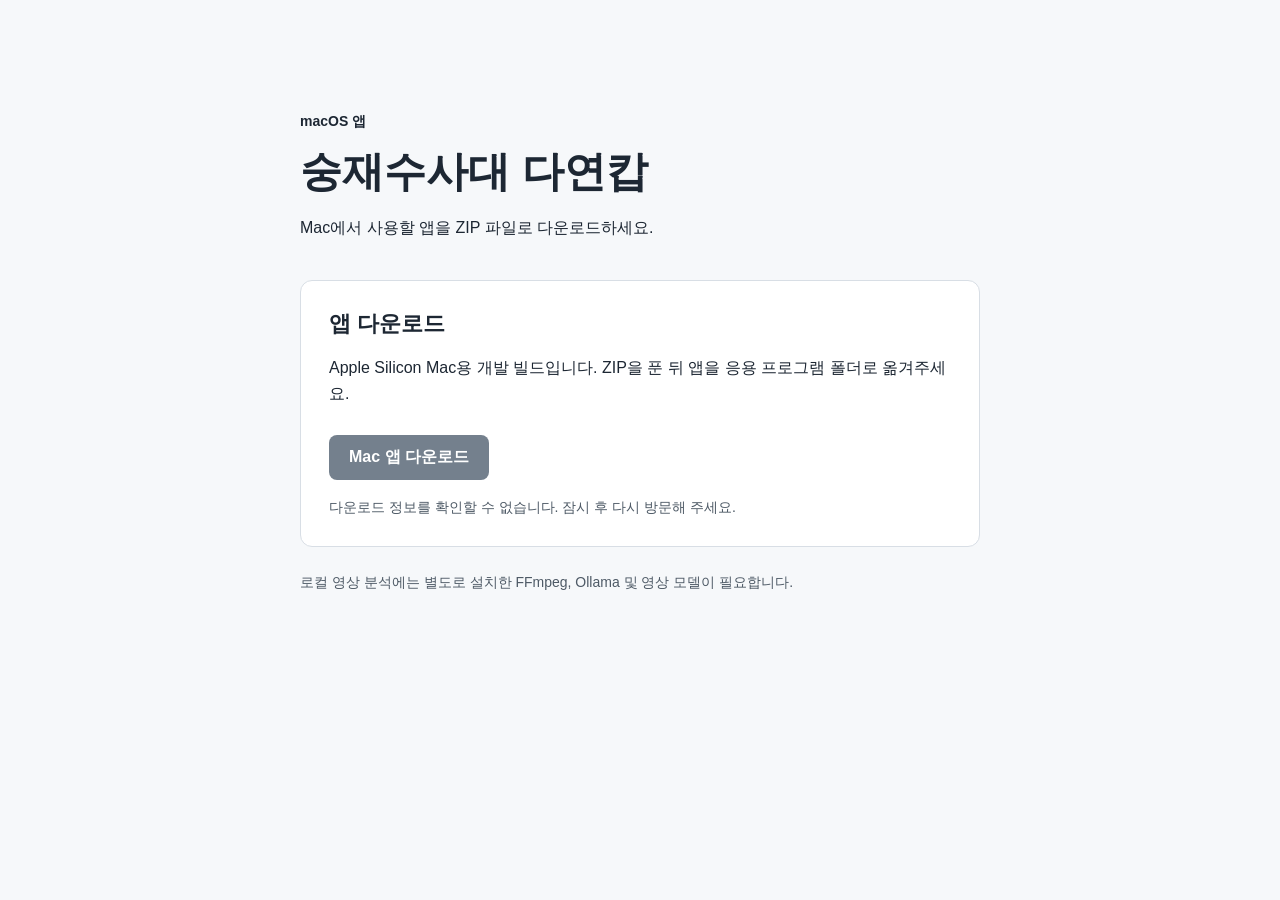
==== site/index.html @ a4f65948 "Add GitHub Pages app download site and release packaging" ====
<!doctype html>
<html lang="ko">
  <head>
    <meta charset="utf-8">
    <meta name="viewport" content="width=device-width, initial-scale=1">
    <meta name="description" content="숭재수사대 다연캅 macOS 앱 다운로드">
    <title>숭재수사대 다연캅 다운로드</title>
    <link rel="stylesheet" href="./styles.css">
    <script defer src="./config.js"></script>
    <script defer src="./app.js"></script>
  </head>
  <body>
    <main class="page">
      <header class="page-header">
        <p class="eyebrow">macOS 앱</p>
        <h1>숭재수사대 다연캅</h1>
        <p>Mac에서 사용할 앱을 ZIP 파일로 다운로드하세요.</p>
      </header>

      <section class="download" aria-labelledby="download-title">
        <h2 id="download-title">앱 다운로드</h2>
        <p>Apple Silicon Mac용 개발 빌드입니다. ZIP을 푼 뒤 앱을 응용 프로그램 폴더로 옮겨주세요.</p>
        <a id="download-link" class="download-link" aria-disabled="true" tabindex="-1">Mac 앱 다운로드</a>
        <p id="download-status" class="download-status" role="status" aria-live="polite">다운로드 파일을 확인하고 있습니다.</p>
      </section>

      <p class="requirement">로컬 영상 분석에는 별도로 설치한 FFmpeg, Ollama 및 영상 모델이 필요합니다.</p>
    </main>
  </body>
</html>
---- site/styles.css ----
:root {
  color-scheme: light;
  font-family: -apple-system, BlinkMacSystemFont, "Apple SD Gothic Neo", "Malgun Gothic", sans-serif;
  color: #1d2733;
  background: #f6f8fa;
}

* { box-sizing: border-box; }

body { margin: 0; }

.page {
  width: min(100% - 40px, 680px);
  margin: 0 auto;
  padding: clamp(48px, 9vw, 96px) 0;
}

.page-header { margin-bottom: 40px; }
.eyebrow { font-size: 14px; font-weight: 700; }
h1 { margin: 8px 0 12px; font-size: clamp(30px, 5vw, 42px); line-height: 1.25; }
h2 { margin: 0 0 12px; font-size: 22px; }
p { line-height: 1.6; }

.download {
  padding: 28px;
  background: #fff;
  border: 1px solid #d8dee5;
  border-radius: 12px;
}

.download-link {
  display: inline-block;
  margin-top: 12px;
  padding: 12px 20px;
  border-radius: 8px;
  background: #1b4f82;
  color: #fff;
  font-weight: 700;
  text-decoration: none;
}

.download-link:hover,
.download-link:focus-visible { background: #123b62; }
.download-link:focus-visible { outline: 3px solid #6fa7de; outline-offset: 3px; }
.download-link[aria-disabled="true"] { background: #74808d; cursor: not-allowed; }
.download-status { margin: 16px 0 0; color: #4e5a66; font-size: 14px; }
.requirement { margin-top: 24px; color: #4e5a66; font-size: 14px; }
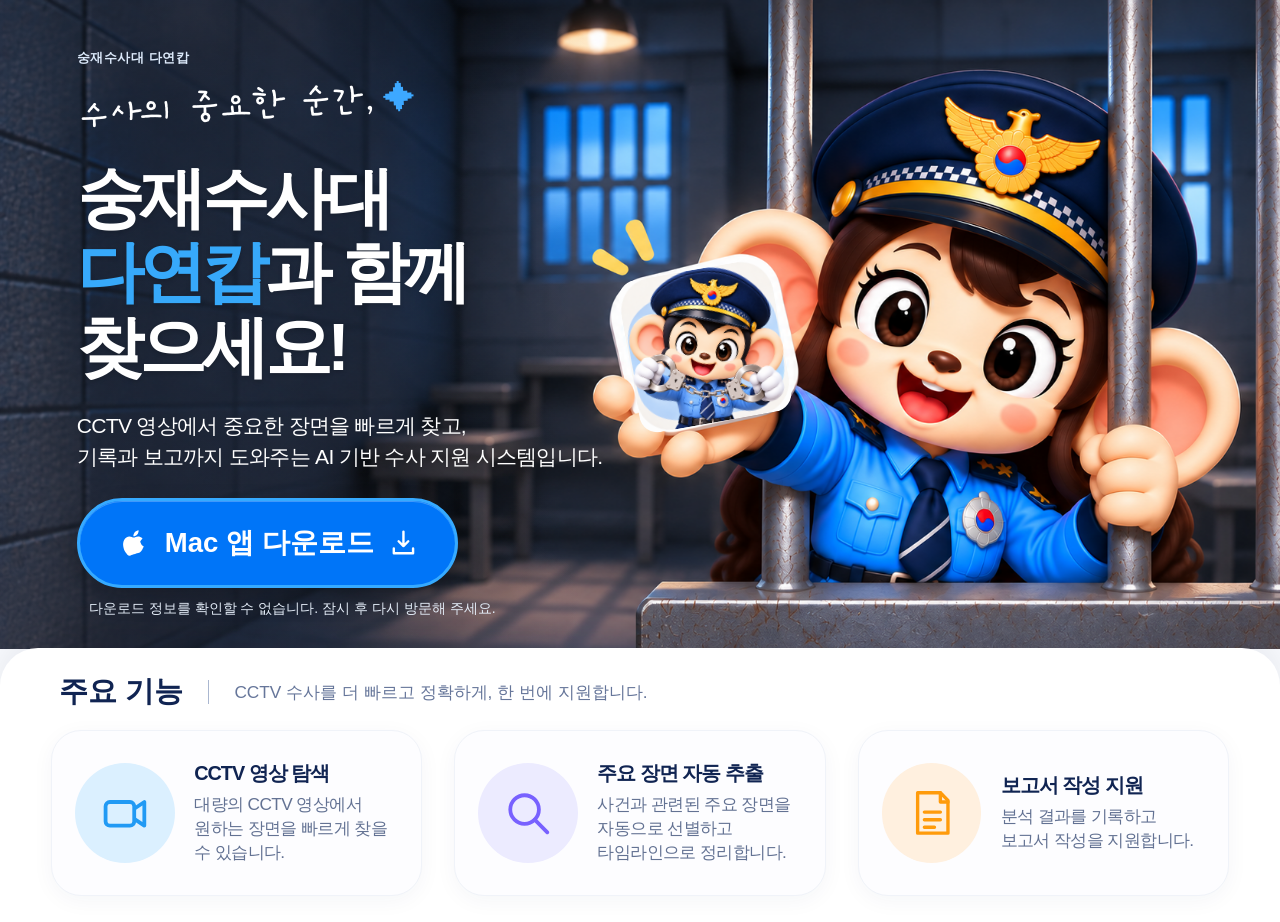
==== commit c86933b7: "Apply download page design" ====
--- a/site/index.html
+++ b/site/index.html
@@ -3,28 +3,62 @@
   <head>
     <meta charset="utf-8">
     <meta name="viewport" content="width=device-width, initial-scale=1">
-    <meta name="description" content="숭재수사대 다연캅 macOS 앱 다운로드">
-    <title>숭재수사대 다연캅 다운로드</title>
+    <meta name="description" content="숭재수사대 다연캅 — CCTV 영상에서 중요한 장면을 찾고 기록과 보고를 돕는 Mac 앱">
+    <title>숭재수사대 다연캅</title>
     <link rel="stylesheet" href="./styles.css">
     <script defer src="./config.js"></script>
     <script defer src="./app.js"></script>
   </head>
   <body>
-    <main class="page">
-      <header class="page-header">
-        <p class="eyebrow">macOS 앱</p>
-        <h1>숭재수사대 다연캅</h1>
-        <p>Mac에서 사용할 앱을 ZIP 파일로 다운로드하세요.</p>
-      </header>
-
-      <section class="download" aria-labelledby="download-title">
-        <h2 id="download-title">앱 다운로드</h2>
-        <p>Apple Silicon Mac용 개발 빌드입니다. ZIP을 푼 뒤 앱을 응용 프로그램 폴더로 옮겨주세요.</p>
-        <a id="download-link" class="download-link" aria-disabled="true" tabindex="-1">Mac 앱 다운로드</a>
-        <p id="download-status" class="download-status" role="status" aria-live="polite">다운로드 파일을 확인하고 있습니다.</p>
+    <main>
+      <section class="hero" aria-labelledby="hero-title">
+        <div class="hero-visual" aria-hidden="true">
+          <img class="hero-background" src="./assets/hero-background.png" alt="">
+          <img class="held-app-icon" src="./assets/app-icon.png" alt="">
+        </div>
+        <div class="hero-content">
+          <p class="app-name">숭재수사대 다연캅</p>
+          <p class="eyebrow">수사의 중요한 순간,<span class="eyebrow-marks" aria-hidden="true">✦</span></p>
+          <h1 id="hero-title">
+            <span>숭재수사대</span>
+            <span><em>다연캅</em>과 함께</span>
+            <span>찾으세요!</span>
+          </h1>
+          <p class="hero-description"><span>CCTV 영상에서 중요한 장면을 빠르게 찾고,</span><span>기록과 보고까지 도와주는 AI 기반 수사 지원 시스템입니다.</span></p>
+          <a id="download-link" class="download-link" aria-disabled="true" tabindex="-1">
+            <svg class="apple-icon" viewBox="0 0 24 24" aria-hidden="true"><path fill="currentColor" d="M16.7 12.6c0-2.2 1.8-3.3 1.9-3.3-1-1.5-2.5-1.7-3.1-1.7-1.3-.1-2.6.8-3.3.8-.8 0-1.9-.8-3.1-.8-1.6 0-3.1 1-3.9 2.5-1.6 2.8-.4 6.9 1.1 9.2.8 1.1 1.7 2.4 2.9 2.3 1.1 0 1.5-.7 3-1 1.5-.3 2-.9 3.1-1 1.3 0 2.2-1.2 3-2.4.8-1.2 1.2-2.3 1.2-2.4 0 0-2.3-.9-2.3-3.4ZM14.7 6.2c.7-.9 1.1-2 1-3.2-1 .1-2.1.7-2.8 1.5-.6.8-1.1 1.9-1 3 1.1.1 2.1-.5 2.8-1.3Z"/></svg>
+            <span>Mac 앱 다운로드</span>
+            <svg class="download-icon" viewBox="0 0 24 24" fill="none" stroke="currentColor" stroke-width="2" stroke-linecap="round" stroke-linejoin="round" aria-hidden="true"><path d="M12 3v12m-4-4 4 4 4-4M4 17v4h16v-4"/></svg>
+          </a>
+          <p id="download-status" class="download-status" role="status" aria-live="polite">다운로드 파일을 확인하고 있습니다.</p>
+        </div>
       </section>
-
-      <p class="requirement">로컬 영상 분석에는 별도로 설치한 FFmpeg, Ollama 및 영상 모델이 필요합니다.</p>
+      <section class="features" aria-labelledby="features-title">
+        <div class="features-heading">
+          <h2 id="features-title">주요 기능</h2>
+          <p>CCTV 수사를 더 빠르고 정확하게, 한 번에 지원합니다.</p>
+        </div>
+        <div class="feature-grid">
+          <article class="feature-card">
+            <div class="feature-icon feature-icon-video" aria-hidden="true">
+              <svg viewBox="0 0 64 64" fill="none" stroke="currentColor" stroke-width="4.5" stroke-linejoin="round"><rect x="9" y="19" width="34" height="28" rx="5"/><path d="m43 27 12-8v28l-12-8"/></svg>
+            </div>
+            <div><h3>CCTV 영상 탐색</h3><p>대량의 CCTV 영상에서 원하는 장면을 빠르게 찾을 수 있습니다.</p></div>
+          </article>
+          <article class="feature-card">
+            <div class="feature-icon feature-icon-search" aria-hidden="true">
+              <svg viewBox="0 0 64 64" fill="none" stroke="currentColor" stroke-width="4.5" stroke-linecap="round"><circle cx="28" cy="28" r="17"/><path d="m40 40 15 15"/></svg>
+            </div>
+            <div><h3>주요 장면 자동 추출</h3><p>사건과 관련된 주요 장면을 자동으로 선별하고 타임라인으로 정리합니다.</p></div>
+          </article>
+          <article class="feature-card">
+            <div class="feature-icon feature-icon-report" aria-hidden="true">
+              <svg viewBox="0 0 64 64" fill="none" stroke="currentColor" stroke-width="4" stroke-linecap="round" stroke-linejoin="round"><path d="M15 8h27l9 9v39H15z"/><path d="M42 8v11h9M23 31h19M23 40h19M23 49h12"/></svg>
+            </div>
+            <div><h3>보고서 작성 지원</h3><p>분석 결과를 기록하고 보고서 작성을 지원합니다.</p></div>
+          </article>
+        </div>
+      </section>
     </main>
   </body>
 </html>
--- a/site/styles.css
+++ b/site/styles.css
@@ -1,47 +1,215 @@
+@font-face {
+  font-family: "Gaegu Eyebrow";
+  src: url("./assets/Gaegu-Eyebrow.woff2") format("woff2");
+  font-style: normal;
+  font-weight: 400;
+  font-display: swap;
+}
+
 :root {
   color-scheme: light;
   font-family: -apple-system, BlinkMacSystemFont, "Apple SD Gothic Neo", "Malgun Gothic", sans-serif;
-  color: #1d2733;
-  background: #f6f8fa;
+  color: #102452;
+  background: #f9fbff;
 }
 
 * { box-sizing: border-box; }
-
 body { margin: 0; }
 
-.page {
-  width: min(100% - 40px, 680px);
-  margin: 0 auto;
-  padding: clamp(48px, 9vw, 96px) 0;
-}
-
-.page-header { margin-bottom: 40px; }
-.eyebrow { font-size: 14px; font-weight: 700; }
-h1 { margin: 8px 0 12px; font-size: clamp(30px, 5vw, 42px); line-height: 1.25; }
-h2 { margin: 0 0 12px; font-size: 22px; }
-p { line-height: 1.6; }
-
-.download {
-  padding: 28px;
+.hero {
+  position: relative;
+  isolation: isolate;
+  min-height: clamp(560px, 49.6vw, 800px);
+  overflow: hidden;
+  color: #fff;
+  background: #172231;
+}
+
+.hero-visual {
+  position: absolute;
+  z-index: -2;
+  inset: 0 auto auto 0;
+  width: 100%;
+  aspect-ratio: 1672 / 941;
+}
+
+.hero-background { display: block; width: 100%; height: 100%; }
+
+.held-app-icon {
+  position: absolute;
+  left: 49.1%;
+  top: 37.4%;
+  width: 12%;
+  aspect-ratio: 1;
+  object-fit: cover;
+  border-radius: 12%;
+  transform: rotate(-10deg);
+  pointer-events: none;
+}
+
+.hero::after {
+  content: "";
+  position: absolute;
+  z-index: -1;
+  inset: 0;
+  background: linear-gradient(90deg, rgba(12, 19, 31, .25), transparent 46%);
+  pointer-events: none;
+}
+
+.hero-content {
+  width: min(38.5vw, 590px);
+  margin-left: clamp(36px, 6vw, 100px);
+  padding-top: clamp(30px, 3.8vw, 58px);
+  padding-bottom: 30px;
+}
+
+.app-name {
+  margin: 0 0 clamp(20px, 2vw, 32px);
+  font-size: clamp(13px, 1.05vw, 16px);
+  font-weight: 700;
+  letter-spacing: .04em;
+  color: #dce9fa;
+}
+
+.eyebrow {
+  display: inline-block;
+  margin: 0 0 20px;
+  font-family: "Gaegu Eyebrow", "Apple SD Gothic Neo", sans-serif;
+  font-size: clamp(33px, 3.15vw, 48px);
+  line-height: 1.2;
+  font-weight: 400;
+  letter-spacing: -.03em;
+  transform: rotate(-3deg);
+  transform-origin: left center;
+  white-space: nowrap;
+}
+
+.eyebrow-marks { margin-left: 8px; color: #3da8ff; font-family: inherit; font-size: .8em; }
+
+h1 {
+  margin: 0;
+  font-size: clamp(48px, 5.2vw, 80px);
+  font-weight: 900;
+  line-height: 1.12;
+  letter-spacing: -.065em;
+  text-shadow: 0 2px 4px rgba(0, 0, 0, .16);
+  white-space: nowrap;
+}
+h1 span { display: block; }
+h1 em { color: #37a9fa; font-style: normal; }
+
+.hero-description {
+  max-width: 540px;
+  margin: clamp(20px, 2vw, 30px) 0 0;
+  font-size: clamp(18px, 1.65vw, 25px);
+  line-height: 1.48;
+  font-weight: 400;
+  letter-spacing: -.035em;
+  word-break: keep-all;
+}
+.hero-description span { display: block; white-space: nowrap; }
+
+.download-link {
+  display: inline-flex;
+  align-items: center;
+  justify-content: center;
+  gap: 15px;
+  min-height: 90px;
+  margin-top: clamp(23px, 2vw, 31px);
+  padding: 16px 37px;
+  border: 3px solid #36aaff;
+  border-radius: 999px;
+  background: #0075f8;
+  box-shadow: 0 10px 25px rgba(0, 0, 0, .2), inset 0 1px 0 rgba(255, 255, 255, .25);
+  color: #fff;
+  font-size: clamp(21px, 2.15vw, 32px);
+  font-weight: 800;
+  white-space: nowrap;
+  text-decoration: none;
+  cursor: pointer;
+}
+.download-link:hover { background: #0067e0; }
+.download-link:focus-visible { outline: 3px solid #fff; outline-offset: 4px; }
+.download-link[aria-disabled="true"] { cursor: not-allowed; }
+.download-link svg { width: 1.05em; height: 1.05em; flex: none; }
+.download-link .apple-icon { width: 1.2em; height: 1.2em; }
+
+.download-status {
+  min-height: 1.5em;
+  margin: 10px 0 0 12px;
+  color: #e4edf8;
+  font-size: 14px;
+  line-height: 1.5;
+}
+
+.features {
+  position: relative;
+  z-index: 1;
+  margin-top: -1px;
+  padding: 24px clamp(32px, 4vw, 68px) 26px;
+  border-radius: 38px 38px 0 0;
   background: #fff;
-  border: 1px solid #d8dee5;
-  border-radius: 12px;
-}
-
-.download-link {
-  display: inline-block;
-  margin-top: 12px;
-  padding: 12px 20px;
-  border-radius: 8px;
-  background: #1b4f82;
-  color: #fff;
-  font-weight: 700;
-  text-decoration: none;
-}
-
-.download-link:hover,
-.download-link:focus-visible { background: #123b62; }
-.download-link:focus-visible { outline: 3px solid #6fa7de; outline-offset: 3px; }
-.download-link[aria-disabled="true"] { background: #74808d; cursor: not-allowed; }
-.download-status { margin: 16px 0 0; color: #4e5a66; font-size: 14px; }
-.requirement { margin-top: 24px; color: #4e5a66; font-size: 14px; }
+  box-shadow: 0 -12px 36px rgba(8, 15, 26, .08);
+}
+.features-heading { display: flex; align-items: center; gap: 25px; margin: 0 8px 18px; }
+.features-heading h2 { margin: 0; font-size: clamp(25px, 2.3vw, 35px); font-weight: 850; white-space: nowrap; }
+.features-heading p { margin: 0; padding-left: 25px; border-left: 1px solid #aab7d0; color: #66769a; font-size: clamp(15px, 1.35vw, 21px); }
+.feature-grid { display: grid; grid-template-columns: repeat(3, minmax(0, 1fr)); gap: clamp(18px, 2.5vw, 40px); }
+.feature-card {
+  display: flex;
+  align-items: center;
+  gap: clamp(14px, 1.5vw, 23px);
+  min-height: 166px;
+  padding: 20px 23px;
+  border: 1px solid #f0f3f9;
+  border-radius: 30px;
+  background: #fdfdff;
+  box-shadow: 0 5px 22px rgba(31, 55, 99, .045);
+}
+.feature-icon { display: grid; flex: 0 0 clamp(78px, 7.8vw, 118px); place-items: center; aspect-ratio: 1; border-radius: 50%; }
+.feature-icon svg { width: 54%; height: 54%; }
+.feature-icon-video { background: #dbf0ff; color: #219af4; }
+.feature-icon-search { background: #ecebff; color: #7861ff; }
+.feature-icon-report { background: #fff0df; color: #ff9b0b; }
+.feature-card h3 { margin: 0 0 5px; font-size: clamp(18px, 1.55vw, 24px); line-height: 1.3; letter-spacing: -.05em; white-space: nowrap; }
+.feature-card p { margin: 0; color: #637293; font-size: clamp(15px, 1.35vw, 20px); line-height: 1.4; letter-spacing: -.035em; word-break: keep-all; text-align: left; }
+
+@media (max-width: 1100px) {
+  .hero { min-height: 665px; }
+  .hero-visual { width: max(100%, 1180px); left: auto; right: 0; }
+  .hero-content { width: 500px; max-width: 48vw; }
+  h1 { font-size: clamp(48px, 5.7vw, 65px); }
+  .hero-description { font-size: 19px; }
+  .download-link { min-height: 72px; font-size: 23px; padding: 12px 26px; }
+  .feature-card { align-items: flex-start; flex-direction: column; }
+  .feature-icon { flex-basis: auto; width: 75px; }
+}
+
+@media (max-width: 700px) {
+  .hero { display: flex; flex-direction: column; min-height: 0; }
+  .hero-content { order: 1; width: auto; max-width: none; margin: 0; padding: 30px 25px 12px; }
+  .app-name { margin-bottom: 24px; font-size: 13px; }
+  .eyebrow { margin-bottom: 16px; font-size: clamp(25px, 7vw, 35px); }
+  h1 { font-size: clamp(43px, 11vw, 66px); }
+  .hero-description { max-width: 600px; margin-top: 20px; font-size: clamp(17px, 4.4vw, 21px); }
+  .hero-description span { white-space: normal; }
+  .download-link { min-height: 64px; margin-top: 24px; gap: 10px; padding: 10px 23px; font-size: clamp(18px, 5vw, 24px); }
+  .download-status { margin-left: 5px; font-size: 12px; }
+  .hero-visual { position: relative; z-index: 0; order: 2; width: 190%; left: auto; right: auto; margin-left: -90%; }
+  .hero::after { display: none; }
+  .features { padding: 28px 20px 34px; border-radius: 28px 28px 0 0; }
+  .features-heading { display: block; margin: 0 4px 20px; }
+  .features-heading h2 { font-size: 29px; }
+  .features-heading p { margin-top: 5px; padding: 0; border: 0; font-size: 15px; }
+  .feature-grid { grid-template-columns: 1fr; gap: 13px; }
+  .feature-card { flex-direction: row; align-items: center; min-height: 110px; padding: 16px; border-radius: 22px; }
+  .feature-icon { flex: 0 0 70px; width: 70px; }
+  .feature-card h3 { font-size: 20px; }
+  .feature-card p { font-size: 16px; }
+}
+
+@media (max-width: 380px) {
+  .hero-content { padding-inline: 18px; }
+  h1 { font-size: 10.7vw; }
+  .feature-card h3 { white-space: normal; }
+}
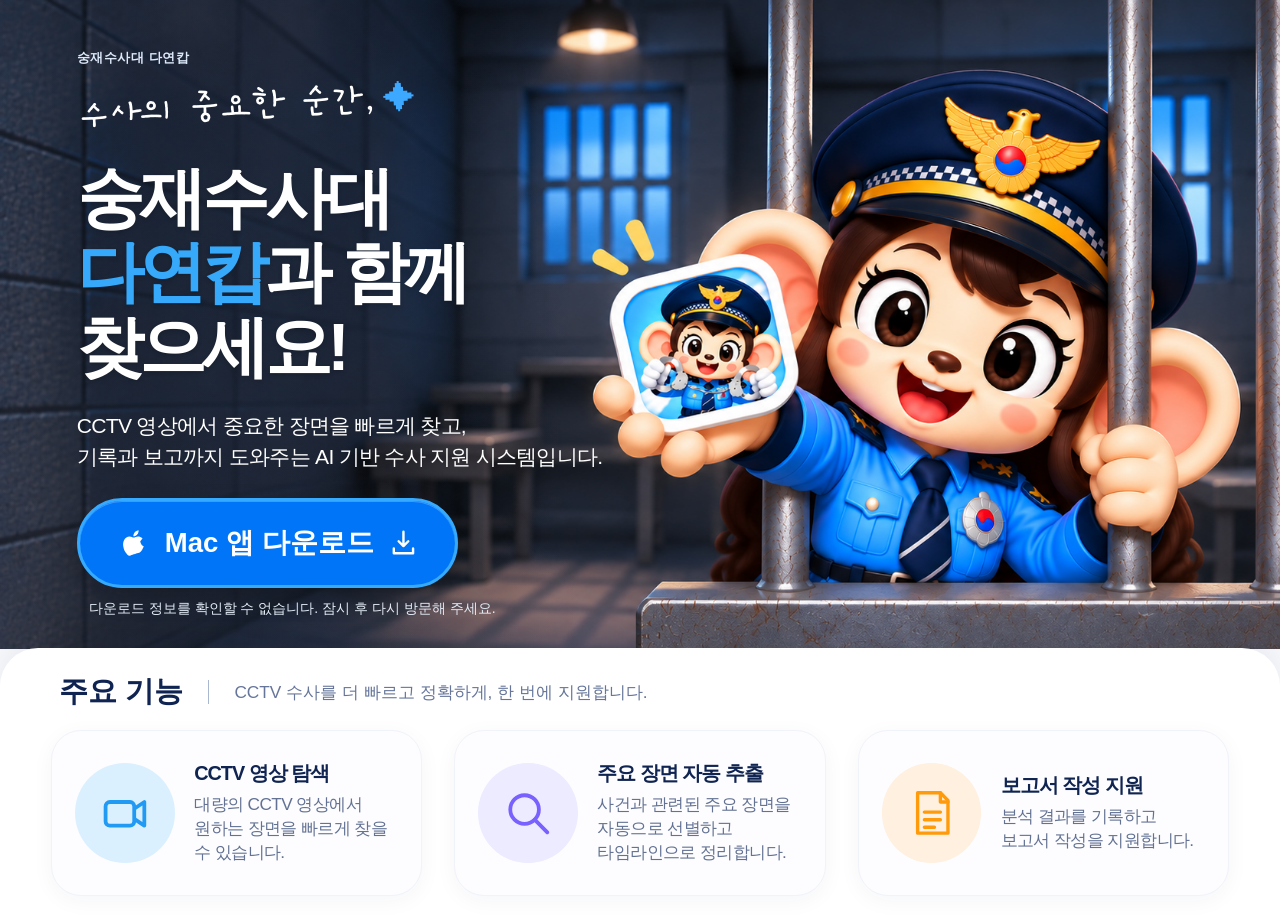
==== commit 619b38cc: "Remove overlaid app icon from download page" ====
--- a/site/index.html
+++ b/site/index.html
@@ -14,7 +14,6 @@
       <section class="hero" aria-labelledby="hero-title">
         <div class="hero-visual" aria-hidden="true">
           <img class="hero-background" src="./assets/hero-background.png" alt="">
-          <img class="held-app-icon" src="./assets/app-icon.png" alt="">
         </div>
         <div class="hero-content">
           <p class="app-name">숭재수사대 다연캅</p>
--- a/site/styles.css
+++ b/site/styles.css
@@ -34,18 +34,6 @@
 }
 
 .hero-background { display: block; width: 100%; height: 100%; }
-
-.held-app-icon {
-  position: absolute;
-  left: 49.1%;
-  top: 37.4%;
-  width: 12%;
-  aspect-ratio: 1;
-  object-fit: cover;
-  border-radius: 12%;
-  transform: rotate(-10deg);
-  pointer-events: none;
-}
 
 .hero::after {
   content: "";
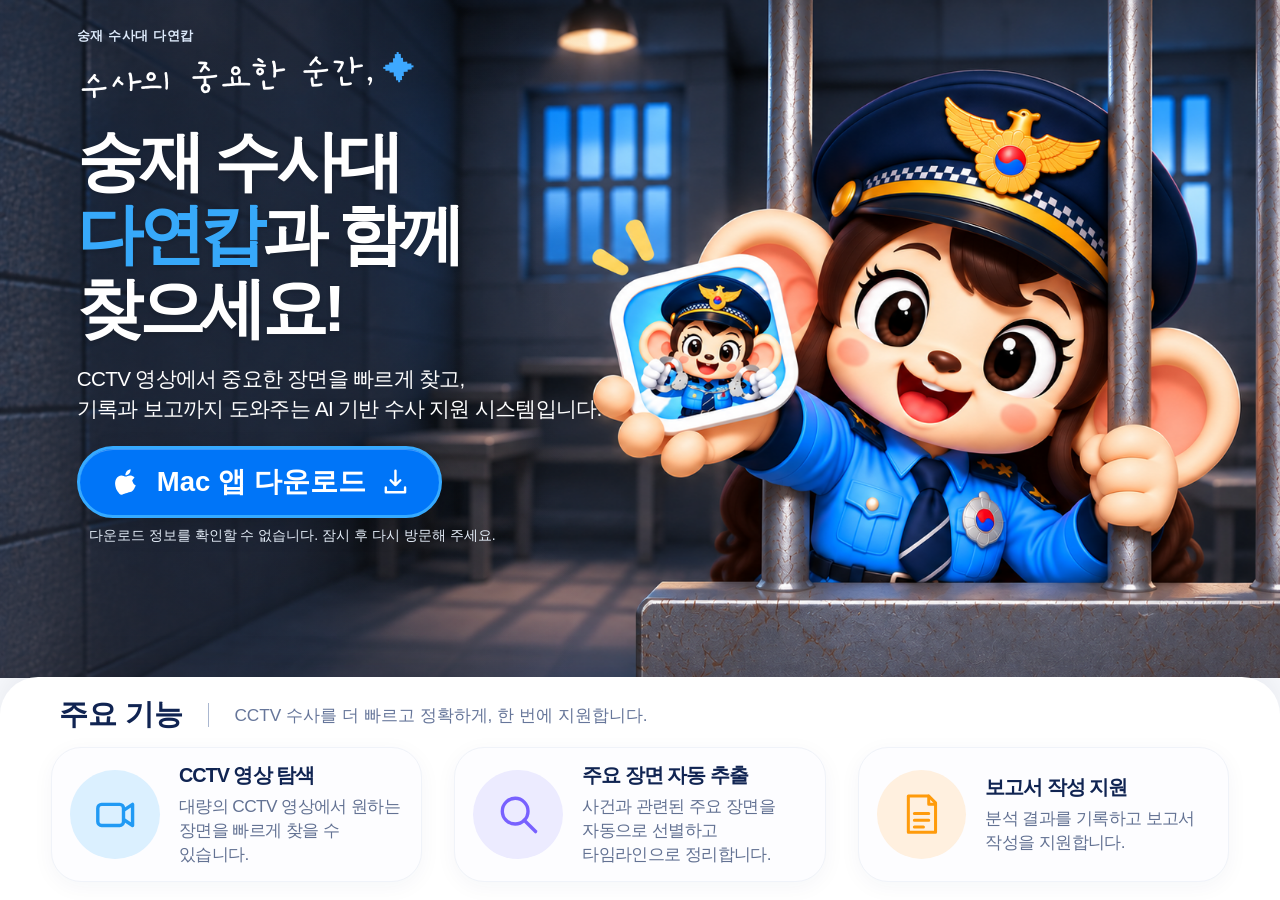
==== commit 574d1b9d: "docs: apply Dayeoncop title and blue architecture" ====
--- a/site/index.html
+++ b/site/index.html
@@ -3,8 +3,8 @@
   <head>
     <meta charset="utf-8">
     <meta name="viewport" content="width=device-width, initial-scale=1">
-    <meta name="description" content="숭재수사대 다연캅 — CCTV 영상에서 중요한 장면을 찾고 기록과 보고를 돕는 Mac 앱">
-    <title>숭재수사대 다연캅</title>
+    <meta name="description" content="숭재 수사대 다연캅 — CCTV 영상에서 중요한 장면을 찾고 기록과 보고를 돕는 Mac 앱">
+    <title>숭재 수사대 다연캅</title>
     <link rel="stylesheet" href="./styles.css">
     <script defer src="./config.js"></script>
     <script defer src="./app.js"></script>
@@ -16,10 +16,10 @@
           <img class="hero-background" src="./assets/hero-background.png" alt="">
         </div>
         <div class="hero-content">
-          <p class="app-name">숭재수사대 다연캅</p>
+          <p class="app-name">숭재 수사대 다연캅</p>
           <p class="eyebrow">수사의 중요한 순간,<span class="eyebrow-marks" aria-hidden="true">✦</span></p>
           <h1 id="hero-title">
-            <span>숭재수사대</span>
+            <span>숭재 수사대</span>
             <span><em>다연캅</em>과 함께</span>
             <span>찾으세요!</span>
           </h1>
--- a/site/styles.css
+++ b/site/styles.css
@@ -15,11 +15,12 @@
 
 * { box-sizing: border-box; }
 body { margin: 0; }
+main { display: grid; grid-template-rows: minmax(0, 1fr) auto; min-height: 100svh; }
 
 .hero {
   position: relative;
   isolation: isolate;
-  min-height: clamp(560px, 49.6vw, 800px);
+  min-height: 0;
   overflow: hidden;
   color: #fff;
   background: #172231;
@@ -47,12 +48,12 @@
 .hero-content {
   width: min(38.5vw, 590px);
   margin-left: clamp(36px, 6vw, 100px);
-  padding-top: clamp(30px, 3.8vw, 58px);
-  padding-bottom: 30px;
+  padding-top: clamp(22px, 3vh, 52px);
+  padding-bottom: 18px;
 }
 
 .app-name {
-  margin: 0 0 clamp(20px, 2vw, 32px);
+  margin: 0 0 clamp(12px, 2vh, 25px);
   font-size: clamp(13px, 1.05vw, 16px);
   font-weight: 700;
   letter-spacing: .04em;
@@ -61,9 +62,9 @@
 
 .eyebrow {
   display: inline-block;
-  margin: 0 0 20px;
+  margin: 0 0 clamp(10px, 1.5vh, 18px);
   font-family: "Gaegu Eyebrow", "Apple SD Gothic Neo", sans-serif;
-  font-size: clamp(33px, 3.15vw, 48px);
+  font-size: clamp(28px, min(3.15vw, 4.5vh), 48px);
   line-height: 1.2;
   font-weight: 400;
   letter-spacing: -.03em;
@@ -76,7 +77,7 @@
 
 h1 {
   margin: 0;
-  font-size: clamp(48px, 5.2vw, 80px);
+  font-size: clamp(43px, min(5.2vw, 7.3vh), 80px);
   font-weight: 900;
   line-height: 1.12;
   letter-spacing: -.065em;
@@ -88,8 +89,8 @@
 
 .hero-description {
   max-width: 540px;
-  margin: clamp(20px, 2vw, 30px) 0 0;
-  font-size: clamp(18px, 1.65vw, 25px);
+  margin: clamp(14px, 2vh, 24px) 0 0;
+  font-size: clamp(17px, min(1.65vw, 2.3vh), 25px);
   line-height: 1.48;
   font-weight: 400;
   letter-spacing: -.035em;
@@ -102,15 +103,15 @@
   align-items: center;
   justify-content: center;
   gap: 15px;
-  min-height: 90px;
-  margin-top: clamp(23px, 2vw, 31px);
-  padding: 16px 37px;
+  min-height: clamp(60px, 8vh, 82px);
+  margin-top: clamp(16px, 2.3vh, 26px);
+  padding: 10px 29px;
   border: 3px solid #36aaff;
   border-radius: 999px;
   background: #0075f8;
   box-shadow: 0 10px 25px rgba(0, 0, 0, .2), inset 0 1px 0 rgba(255, 255, 255, .25);
   color: #fff;
-  font-size: clamp(21px, 2.15vw, 32px);
+  font-size: clamp(20px, min(2.15vw, 3.2vh), 30px);
   font-weight: 800;
   white-space: nowrap;
   text-decoration: none;
@@ -123,8 +124,8 @@
 .download-link .apple-icon { width: 1.2em; height: 1.2em; }
 
 .download-status {
-  min-height: 1.5em;
-  margin: 10px 0 0 12px;
+  min-height: 1.4em;
+  margin: 7px 0 0 12px;
   color: #e4edf8;
   font-size: 14px;
   line-height: 1.5;
@@ -134,12 +135,12 @@
   position: relative;
   z-index: 1;
   margin-top: -1px;
-  padding: 24px clamp(32px, 4vw, 68px) 26px;
+  padding: clamp(14px, 2vh, 24px) clamp(32px, 4vw, 68px);
   border-radius: 38px 38px 0 0;
   background: #fff;
   box-shadow: 0 -12px 36px rgba(8, 15, 26, .08);
 }
-.features-heading { display: flex; align-items: center; gap: 25px; margin: 0 8px 18px; }
+.features-heading { display: flex; align-items: center; gap: 25px; margin: 0 8px 12px; }
 .features-heading h2 { margin: 0; font-size: clamp(25px, 2.3vw, 35px); font-weight: 850; white-space: nowrap; }
 .features-heading p { margin: 0; padding-left: 25px; border-left: 1px solid #aab7d0; color: #66769a; font-size: clamp(15px, 1.35vw, 21px); }
 .feature-grid { display: grid; grid-template-columns: repeat(3, minmax(0, 1fr)); gap: clamp(18px, 2.5vw, 40px); }
@@ -147,14 +148,14 @@
   display: flex;
   align-items: center;
   gap: clamp(14px, 1.5vw, 23px);
-  min-height: 166px;
-  padding: 20px 23px;
+  min-height: clamp(116px, 15vh, 150px);
+  padding: 14px 18px;
   border: 1px solid #f0f3f9;
   border-radius: 30px;
   background: #fdfdff;
   box-shadow: 0 5px 22px rgba(31, 55, 99, .045);
 }
-.feature-icon { display: grid; flex: 0 0 clamp(78px, 7.8vw, 118px); place-items: center; aspect-ratio: 1; border-radius: 50%; }
+.feature-icon { display: grid; flex: 0 0 clamp(68px, 7vw, 100px); place-items: center; aspect-ratio: 1; border-radius: 50%; }
 .feature-icon svg { width: 54%; height: 54%; }
 .feature-icon-video { background: #dbf0ff; color: #219af4; }
 .feature-icon-search { background: #ecebff; color: #7861ff; }
@@ -163,17 +164,34 @@
 .feature-card p { margin: 0; color: #637293; font-size: clamp(15px, 1.35vw, 20px); line-height: 1.4; letter-spacing: -.035em; word-break: keep-all; text-align: left; }
 
 @media (max-width: 1100px) {
-  .hero { min-height: 665px; }
   .hero-visual { width: max(100%, 1180px); left: auto; right: 0; }
   .hero-content { width: 500px; max-width: 48vw; }
-  h1 { font-size: clamp(48px, 5.7vw, 65px); }
-  .hero-description { font-size: 19px; }
-  .download-link { min-height: 72px; font-size: 23px; padding: 12px 26px; }
+  .hero-description span { white-space: normal; }
   .feature-card { align-items: flex-start; flex-direction: column; }
-  .feature-icon { flex-basis: auto; width: 75px; }
+  .feature-icon { flex-basis: auto; width: 68px; }
+}
+
+@media (min-width: 701px) and (max-width: 900px) {
+  .hero::after { background: linear-gradient(90deg, rgba(12, 19, 31, .72), rgba(12, 19, 31, .36) 48%, transparent 72%); }
+  .hero-content { width: 47vw; max-width: none; margin-left: 6vw; padding-top: 22px; }
+  .app-name { margin-bottom: 12px; }
+  .eyebrow { margin-bottom: 12px; font-size: 28px; }
+  h1 { font-size: clamp(39px, 5.3vw, 48px); }
+  .hero-description { margin-top: 14px; font-size: 16px; }
+  .download-link { min-height: 58px; margin-top: 17px; gap: 9px; padding: 8px 20px; font-size: 20px; }
+  .features { padding: 14px 28px; }
+  .features-heading { gap: 13px; margin: 0 4px 9px; }
+  .features-heading h2 { font-size: 23px; }
+  .features-heading p { padding-left: 13px; font-size: 13px; }
+  .feature-grid { gap: 12px; }
+  .feature-card { min-height: 146px; gap: 7px; padding: 11px 13px; border-radius: 20px; }
+  .feature-icon { width: 52px; }
+  .feature-card h3 { font-size: 16px; white-space: normal; }
+  .feature-card p { font-size: 13px; }
 }
 
 @media (max-width: 700px) {
+  main { display: block; }
   .hero { display: flex; flex-direction: column; min-height: 0; }
   .hero-content { order: 1; width: auto; max-width: none; margin: 0; padding: 30px 25px 12px; }
   .app-name { margin-bottom: 24px; font-size: 13px; }
